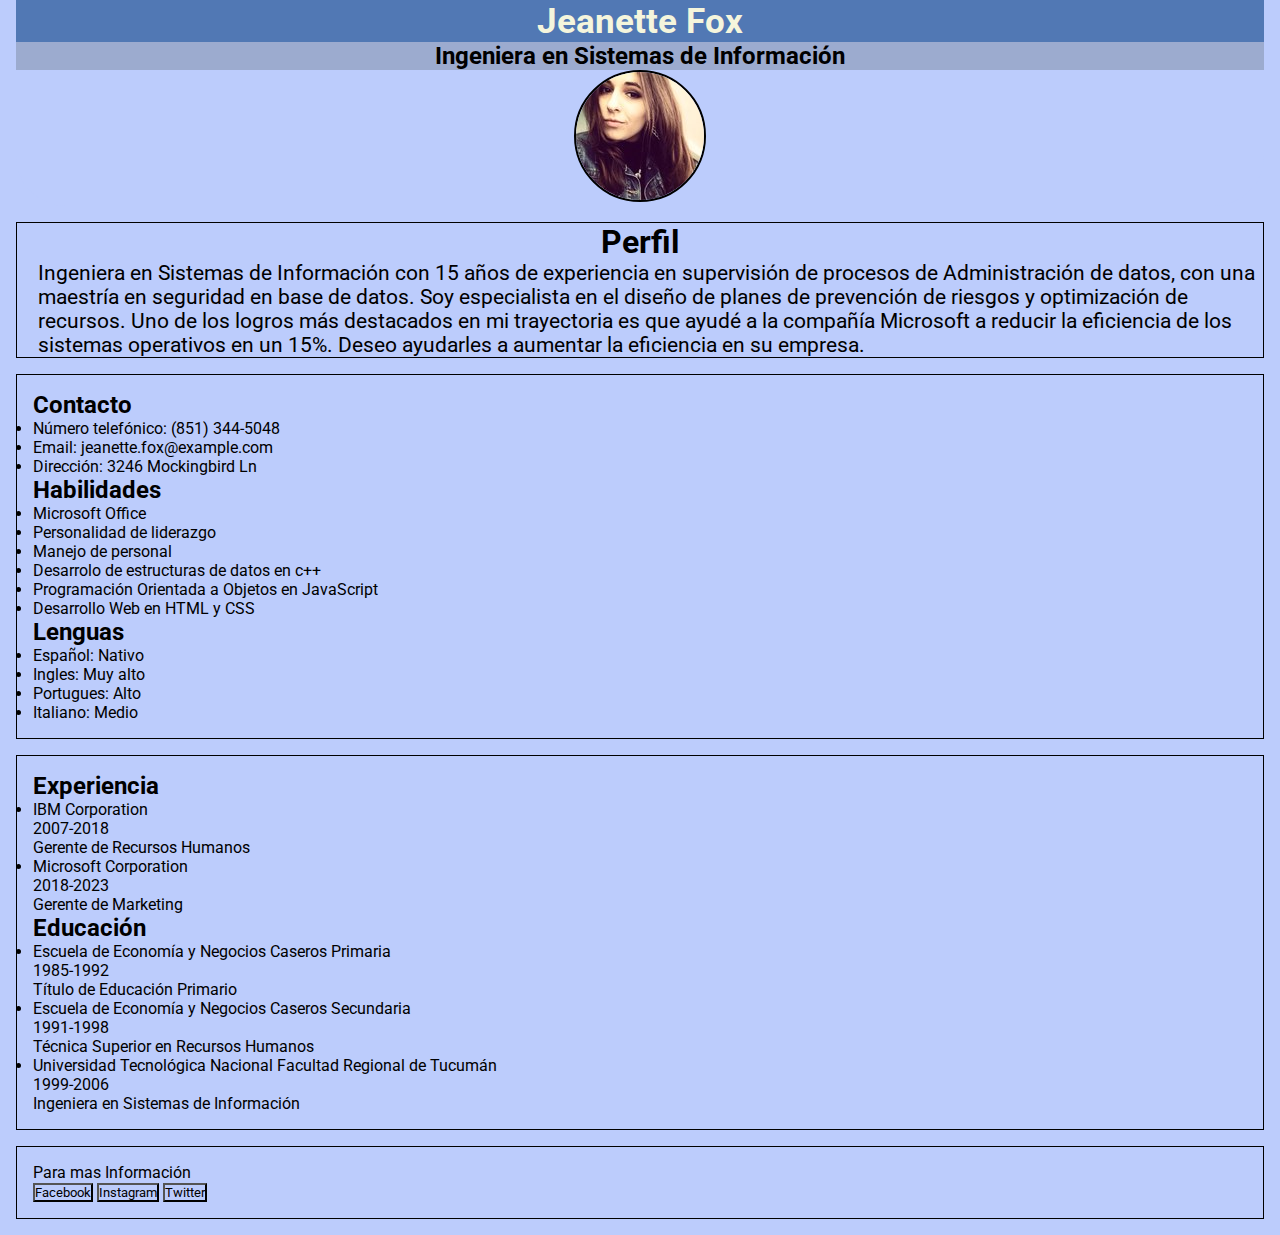
==== cv.html @ 0ea9dabe "Argentina programa 4" ====
<!DOCTYPE html>
<html lang="es">
<head>
    <meta charset="UTF-8">
    <meta http-equiv="X-UA-Compatible" content="IE=edge">
    <meta name="viewport" content="width=device-width, initial-scale=1.0">
    <title>Curriculum Vitae</title>
    <link rel="stylesheet" href="estilos.css">
    <link rel="preconnect" href="https://fonts.googleapis.com">
    <link rel="preconnect" href="https://fonts.gstatic.com" crossorigin>
    <link href="https://fonts.googleapis.com/css2?family=Roboto:wght@300&display=swap" rel="stylesheet">
</head>
<body>
    <div class="contact-top">
        <h1 class="contact-top__h1">Jeanette Fox</h1>
        <h2 class="contact-top__h2">Ingeniera en Sistemas de Información</h2>
        <img src="cv.jpg" alt="Jeanette">
    </div>
    <div class = "contact-med">
        <h2 class = "contact-med__h2">Perfil</h2>
        <p class="contact-med__p">Ingeniera en Sistemas de Información con 15 años de 
            experiencia en supervisión de procesos de Administración de datos, 
            con una maestría en seguridad en base de datos. Soy especialista en el diseño de 
            planes de prevención de riesgos y optimización de recursos. Uno de los logros más
            destacados en mi trayectoria es que ayudé a la compañía Microsoft a reducir la eficiencia de
            los sistemas operativos en un 15%. Deseo ayudarles a aumentar la eficiencia en su empresa.</p>
    </div>
    <div class="contact-datos">
            <div>
                <h2>Contacto</h2>
                <li>
                <span>Número telefónico:</span> (851) 344-5048
                </li>
                <li>
                    <span>Email:</span> jeanette.fox@example.com
                </li>
                <li>
                    <span>Dirección: </span> 3246 Mockingbird Ln
                </li>
            </div>
        </ul>
        <h2>Habilidades</h2>
            <li>Microsoft Office</li>
            <li>Personalidad de liderazgo</li>
            <li>Manejo de personal</li>
            <li>Desarrolo de estructuras de datos en c++</li>
            <li>Programación Orientada a Objetos en JavaScript</li>
            <li>Desarrollo Web en HTML y CSS</li>
        <h2>Lenguas</h2>
            <li><span>Español: </span>Nativo</li>
            <li><span>Ingles: </span>Muy alto</li>
            <li><span>Portugues: </span>Alto</li>
            <li><span>Italiano: </span>Medio</li>
    </div>
    <div class="contact-exp">
        <h2>Experiencia</h2>
        <li>
                IBM Corporation
        <p>2007-2018</p>
        <p>Gerente de Recursos Humanos</p>
        </li>
        <li>
                Microsoft Corporation
        <p>2018-2023</p>
        <p>Gerente de Marketing</p>
            </li>
        </ul>

        <h2>Educación</h2>
            <li>Escuela de Economía y Negocios Caseros Primaria</li>
            <p>1985-1992</p>
            <p>Título de Educación Primario</p>
            <li>Escuela de Economía y Negocios Caseros Secundaria</li>
            <p>1991-1998</p>
            <p>Técnica Superior en Recursos Humanos</p>
            <li>Universidad Tecnológica Nacional Facultad Regional de Tucumán</li>
            <p>1999-2006</p>
            <p>Ingeniera en Sistemas de Información</p>
        <ul>
    </div>

    <footer>
            <p id="link">Para mas Información</p>
            <button type="button">Facebook</button>
            <button type="button">Instagram</button>
            <button type="button">Twitter</button>
    </footer>
    <script src="js/cv.js"></script>
</body>
</html>
---- estilos.css ----
*
{
    margin: 0px;
    padding: 0px;
    background-color:#bcccfc;
    box-sizing: border-box;
    font-family: 'Roboto', sans-serif;
}

img
{
    border-radius: 50%;
    border: 2px solid black;

}

.contact-top
{
    text-align: center;
    margin: 0 1em;
    border-radius: 50px;
}

.contact-top__h1
{
    background-color: #5178b4;
    font-size: 2.2em;
    color:beige;
}
.contact-top__h2
{
    background-color: #9cabcf;
    font-size: 1.5em;
    text-align: center;
}

.contact-med
{
    border: 1px solid black;
    margin: 1em;
}

.contact-med__h2
{
    font-size: 2em;
    text-align: center;
}
.contact-med__p
{
    padding-left: 1em;
    font-size: 1.3em;
}

.contact-datos
{
    border: 1px solid black;
    margin: 1em;
    padding: 1em;
}

.contact-exp
{
    border: 1px solid black;
    margin: 1em;
    padding: 1em;
}

footer
{
    border: 1px solid black;
    margin: 1em;
    padding: 1em; 
}
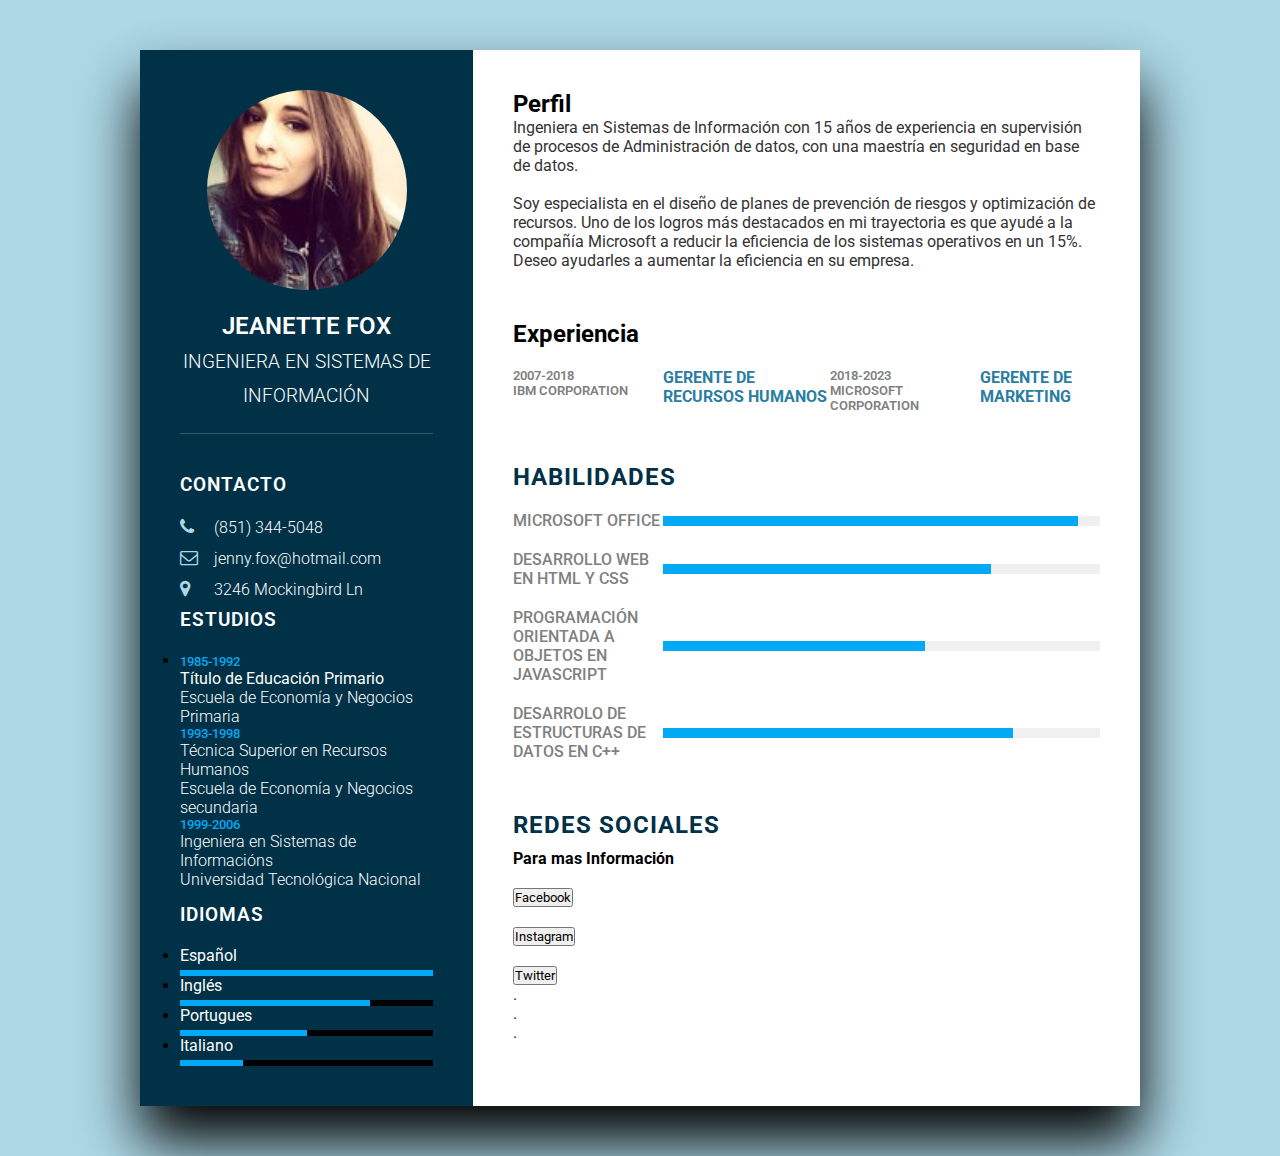
==== commit 55c39dd6: "Correccion" ====
--- a/cv.html
+++ b/cv.html
@@ -5,86 +5,156 @@
     <meta http-equiv="X-UA-Compatible" content="IE=edge">
     <meta name="viewport" content="width=device-width, initial-scale=1.0">
     <title>Curriculum Vitae</title>
-    <link rel="stylesheet" href="estilos.css">
-    <link rel="preconnect" href="https://fonts.googleapis.com">
-    <link rel="preconnect" href="https://fonts.gstatic.com" crossorigin>
+    <link rel="stylesheet" href="https://cdnjs.cloudflare.com/ajax/libs/font-awesome/4.7.0/css/font-awesome.css" integrity="sha512-5A8nwdMOWrSz20fDsjczgUidUBR8liPYU+WymTZP1lmY9G6Oc7HlZv156XqnsgNUzTyMefFTcsFH/tnJE/+xBg==" crossorigin="anonymous" referrerpolicy="no-referrer" />
+    <link rel="stylesheet" href="styles.css">
     <link href="https://fonts.googleapis.com/css2?family=Roboto:wght@300&display=swap" rel="stylesheet">
 </head>
 <body>
-    <div class="contact-top">
-        <h1 class="contact-top__h1">Jeanette Fox</h1>
-        <h2 class="contact-top__h2">Ingeniera en Sistemas de Información</h2>
-        <img src="cv.jpg" alt="Jeanette">
+    <div class = "contenedor">
+        <div class = "izquierda">
+            <div class="perfil">
+                <div class="imagen">
+                    <img src="cv.jpg" alt="Jeanette">
+                </div>
+                <h2>Jeanette Fox<br><span>Ingeniera en Sistemas de Información</span></h2>
+            </div>
+            <div class="Info">
+                <h3 class="personal">Contacto</h3>
+                <ul>
+                    <li>
+                        <span class="Simbolo"><i class="fa fa-phone" aria-hidden="true"></i></span>
+                        <span class="texto">(851) 344-5048</span>
+                    </li>
+                    <li>
+                        <span class="Simbolo"><i class="fa fa-envelope-o" aria-hidden="true"></i></span>
+                        <span class="texto">jenny.fox@hotmail.com</span>
+                    </li>
+                    <li>
+                        <span class="Simbolo"><i class="fa fa-map-marker" aria-hidden="true"></i></span>
+                        <span class="texto">3246 Mockingbird Ln</span>
+                    </li>
+                </ul>
+            </div>
+
+            <div class="Info-estudios">
+                <h3 class="personal">Estudios</h3>
+                <ul>
+                    <li>
+                        <h5>1985-1992</h5>
+                        <h4>Título de Educación Primario</h4>
+                        <h4>Escuela de Economía y Negocios Primaria</h4>
+                        <h5>1993-1998</h5>
+                        <h4>Técnica Superior en Recursos Humanos</h4>
+                        <h4>Escuela de Economía y Negocios secundaria</h4>
+                        <h5>1999-2006</h5>
+                        <h4>Ingeniera en Sistemas de Informacións</h4>
+                        <h4>Universidad Tecnológica Nacional</h4>
+                    </li>
+                </ul>
+            </div>
+
+            <div class="Info-idiomas">
+                <h3 class="personal">Idiomas</h3>
+                <ul>
+                    <li>
+                        <span class="idiom">Español</span>
+                        <span class="nivel">
+                            <div style="width: 100%;"></div>
+                        </span>
+                    </li>
+                    <li>
+                        <span class="idiom">Inglés</span>
+                        <span class="nivel">
+                            <div style="width: 75%;"></div>
+                        </span>
+                    </li>
+                    <li>
+                        <span class="idiom">Portugues</span>
+                        <span class="nivel">
+                            <div style="width: 50%;"></div>
+                        </span>
+                    </li>
+                    <li>
+                        <span class="idiom">Italiano</span>
+                        <span class="nivel">
+                            <div style="width: 25%;"></div>
+                        </span>
+                    </li>
+                </ul>
+            </div>
+
+        </div>
+        <div class = "derecha">
+            <div class="acerca">
+                <h2 class="info2">Perfil</h2>
+                <p>Ingeniera en Sistemas de Información con 15 años de 
+                    experiencia en supervisión de procesos de Administración de datos, 
+                    con una maestría en seguridad en base de datos.<br><br>Soy especialista en el diseño de 
+                    planes de prevención de riesgos y optimización de recursos. Uno de los logros más
+                    destacados en mi trayectoria es que ayudé a la compañía Microsoft a reducir la eficiencia de
+                    los sistemas operativos en un 15%. Deseo ayudarles a aumentar la eficiencia en su empresa.
+                </p>
+            </div>
+            <div class="acerca">
+                <h2 class="info2">Experiencia</h2>
+                <div class="exp">
+                    <div class="empresas">
+                        <h5>2007-2018</h5>
+                        <h5>IBM Corporation</h5>
+                    </div>
+                    <div class="cont">
+                        <h4>Gerente de Recursos Humanos</h4>
+                    </div>
+                    <div class="empresas">
+                        <h5>2018-2023</h5>
+                        <h5>Microsoft Corporation</h5>
+                    </div>
+                    <div class="cont">
+                        <h4>Gerente de Marketing</h4>
+                    </div>
+                </div>
+            </div>
+
+            <div class="acerca habilidades">
+                <h2 class="Info2">Habilidades</h2>
+                <div class="exp">
+                    <h4>Microsoft Office</h4>
+                    <div class="nivel">
+                       <div style="width: 95%;"></div> 
+                    </div>
+                </div>
+                <div class="exp">
+                    <h4>Desarrollo Web en HTML y CSS</h4>
+                    <div class="nivel">
+                        <div style="width: 75%;"></div> 
+                    </div>
+                </div>
+                <div class="exp">
+                    <h4>Programación Orientada a Objetos en JavaScript</h4>
+                    <div class="nivel">
+                        <div style="width: 60%;"></div> 
+                    </div>
+                </div>
+                <div class="exp">
+                    <h4>Desarrolo de estructuras de datos en c++</h4>
+                    <div class="nivel">
+                        <div style="width: 80%;"></div> 
+                    </div>
+                </div>
+            </div>
+
+            <div class="acerca redes">
+                <h2 class="Info2">Redes Sociales</h2>
+                <h4>Para mas Información</h4><br>
+                <button type="button" id="link1">Facebook</button><br><br>
+                <button type="button" id="link2">Instagram</button><br><br>
+                <button type="button" id="link3">Twitter</button><br>
+                <p id="face">.</p>
+                <p id="insta">.</p>
+                <p id="twt">.</p>
+            </div>
+        </div>
     </div>
-    <div class = "contact-med">
-        <h2 class = "contact-med__h2">Perfil</h2>
-        <p class="contact-med__p">Ingeniera en Sistemas de Información con 15 años de 
-            experiencia en supervisión de procesos de Administración de datos, 
-            con una maestría en seguridad en base de datos. Soy especialista en el diseño de 
-            planes de prevención de riesgos y optimización de recursos. Uno de los logros más
-            destacados en mi trayectoria es que ayudé a la compañía Microsoft a reducir la eficiencia de
-            los sistemas operativos en un 15%. Deseo ayudarles a aumentar la eficiencia en su empresa.</p>
-    </div>
-    <div class="contact-datos">
-            <div>
-                <h2>Contacto</h2>
-                <li>
-                <span>Número telefónico:</span> (851) 344-5048
-                </li>
-                <li>
-                    <span>Email:</span> jeanette.fox@example.com
-                </li>
-                <li>
-                    <span>Dirección: </span> 3246 Mockingbird Ln
-                </li>
-            </div>
-        </ul>
-        <h2>Habilidades</h2>
-            <li>Microsoft Office</li>
-            <li>Personalidad de liderazgo</li>
-            <li>Manejo de personal</li>
-            <li>Desarrolo de estructuras de datos en c++</li>
-            <li>Programación Orientada a Objetos en JavaScript</li>
-            <li>Desarrollo Web en HTML y CSS</li>
-        <h2>Lenguas</h2>
-            <li><span>Español: </span>Nativo</li>
-            <li><span>Ingles: </span>Muy alto</li>
-            <li><span>Portugues: </span>Alto</li>
-            <li><span>Italiano: </span>Medio</li>
-    </div>
-    <div class="contact-exp">
-        <h2>Experiencia</h2>
-        <li>
-                IBM Corporation
-        <p>2007-2018</p>
-        <p>Gerente de Recursos Humanos</p>
-        </li>
-        <li>
-                Microsoft Corporation
-        <p>2018-2023</p>
-        <p>Gerente de Marketing</p>
-            </li>
-        </ul>
-
-        <h2>Educación</h2>
-            <li>Escuela de Economía y Negocios Caseros Primaria</li>
-            <p>1985-1992</p>
-            <p>Título de Educación Primario</p>
-            <li>Escuela de Economía y Negocios Caseros Secundaria</li>
-            <p>1991-1998</p>
-            <p>Técnica Superior en Recursos Humanos</p>
-            <li>Universidad Tecnológica Nacional Facultad Regional de Tucumán</li>
-            <p>1999-2006</p>
-            <p>Ingeniera en Sistemas de Información</p>
-        <ul>
-    </div>
-
-    <footer>
-            <p id="link">Para mas Información</p>
-            <button type="button">Facebook</button>
-            <button type="button">Instagram</button>
-            <button type="button">Twitter</button>
-    </footer>
     <script src="js/cv.js"></script>
 </body>
-</html>
+</html>--- a/styles.css
+++ b/styles.css
@@ -0,0 +1,267 @@
+*
+{
+    margin: 0;
+    padding: 0;
+    box-sizing: border-box;
+    font-family: 'Roboto', sans-serif;
+}
+
+body
+{
+    background: lightblue;    
+    display: flex;
+    justify-content: center;
+    align-items: center;
+    min-height: 100vh;
+    
+}
+
+.contenedor
+{
+    position: relative;
+    width: 100%;
+    max-width: 1000px;
+    min-height: 1000px;
+    margin: 50px;
+    background: #fff;
+    display: grid;
+    grid-template-columns: 1fr 2fr;
+    box-shadow: 0 35px 55px rgba(0, 0, 0, 1);
+}
+
+span
+{
+    color: #fff;
+}
+
+.Info
+{
+    padding-top: 40px;
+}
+.personal
+{
+    color: white;
+    text-transform: uppercase;
+    font-weight: 600;
+    letter-spacing: 1px;
+    margin-bottom: 20px;
+}
+
+.Info ul
+{
+    position: relative;
+}
+
+.Info ul li
+{
+    position: relative;
+    list-style: none;
+    margin: 10px 0;
+    cursor: pointer;
+}
+
+.Info ul li .Simbolo
+{
+   display: inline-block; 
+   width: 30px;
+   font-size: 18px;
+   color: lightblue;
+}
+.Info ul li span
+{
+    color: white;
+    font-weight: 300;
+
+}
+
+.contenedor .izquierda
+{
+    position: relative;
+    background: #003147;
+    padding: 40px;
+
+}
+
+.Info-estudios li
+{
+    margin-bottom: 15px;
+}
+
+.Info-estudios h5
+{
+    color: #03a9f4;
+    font-weight: 500;
+}
+
+.Info-estudios h4:nth-child(2)
+{
+    color: white;
+    font-weight: 400;
+}
+
+.Info-estudios h4
+{
+    color: white;
+    font-weight: 300;
+}
+
+.Info-idiomas h4
+{
+    color: white;
+    font-weight: 300;
+}
+
+.Info-idiomas .nivel
+{
+    position: relative;
+    width: 100%; 
+    height: 6px;
+    background: black;
+    display: block;
+    margin-top: 5px;
+}
+
+.Info-idiomas .nivel div
+{
+    position: absolute;
+    top: 0;
+    left: 0;
+    height: 100%;
+    background: #03a9f4;
+}
+
+.contenedor .derecha
+{
+    position: relative;
+    background: #fff;
+    padding: 40px;  
+}
+
+.perfil
+{
+    position: relative;
+    display: flex;
+    flex-direction: column; 
+    align-items: center;
+    padding-bottom: 20px;
+    border-bottom: 1px solid rgba(255, 255, 255, 0.2) ;
+}
+
+.perfil .imagen
+{
+    position: relative;
+    width: 200px;
+    height: 200px;
+    border-radius: 50%;
+    overflow: hidden;
+}
+.perfil .imagen img
+{
+    position: absolute;
+    top: 0;
+    left: 0;
+    width: 100%;
+    height:100% ;
+    object-fit: cover;
+}
+
+.perfil h2
+{
+    color: white;
+    font-size: 1.5em;
+    margin-top: 20px;
+    text-transform: uppercase;
+    text-align: center;
+    font-weight: 600;
+    line-height: 1.4em;
+}
+
+.perfil h2 span
+{
+    font-size: 0.8em;
+    font-weight: 300;
+
+}
+
+.acerca
+{
+    margin-bottom: 50px;
+}
+
+.acerca:last-child
+{
+    margin-bottom: 0; 
+}
+
+.Info2
+{
+    color: #003147;
+    text-transform: uppercase;
+    letter-spacing: 1px;
+    margin-bottom: 10px;
+}
+
+p
+{
+    color: #333;
+}
+
+.acerca .exp
+{
+    display: flex;
+    flex-direction: row;
+    margin: 20px 0;
+}
+
+.acerca .exp .empresas
+{
+   min-width: 150px; 
+}
+
+.acerca .exp .empresas h5{
+    text-transform: uppercase;
+    color: grey;
+    font-weight: 600;
+}
+
+.acerca .exp .cont h4
+{
+    text-transform: uppercase;
+    color: #2a7da2;
+    font-size: 16px;
+}
+
+.habilidades .exp
+{
+    position: relative;
+    width: 100%;
+    display: grid;
+    grid-template-columns: 150px 1fr;
+    justify-content: center;
+    align-items: center;
+}
+
+.habilidades .exp h4
+{
+    text-transform: uppercase;
+    color: grey;
+    font-weight: 500;
+
+}
+
+.habilidades .exp .nivel
+{
+    position: relative; 
+    width: 100%;
+    height: 10px;
+    background: #f0f0f0;
+}
+
+.habilidades .exp .nivel div
+{
+    position: absolute;
+    top: 0;
+    left: 0;
+    height: 100%;
+    background: #03a9f4;
+}
